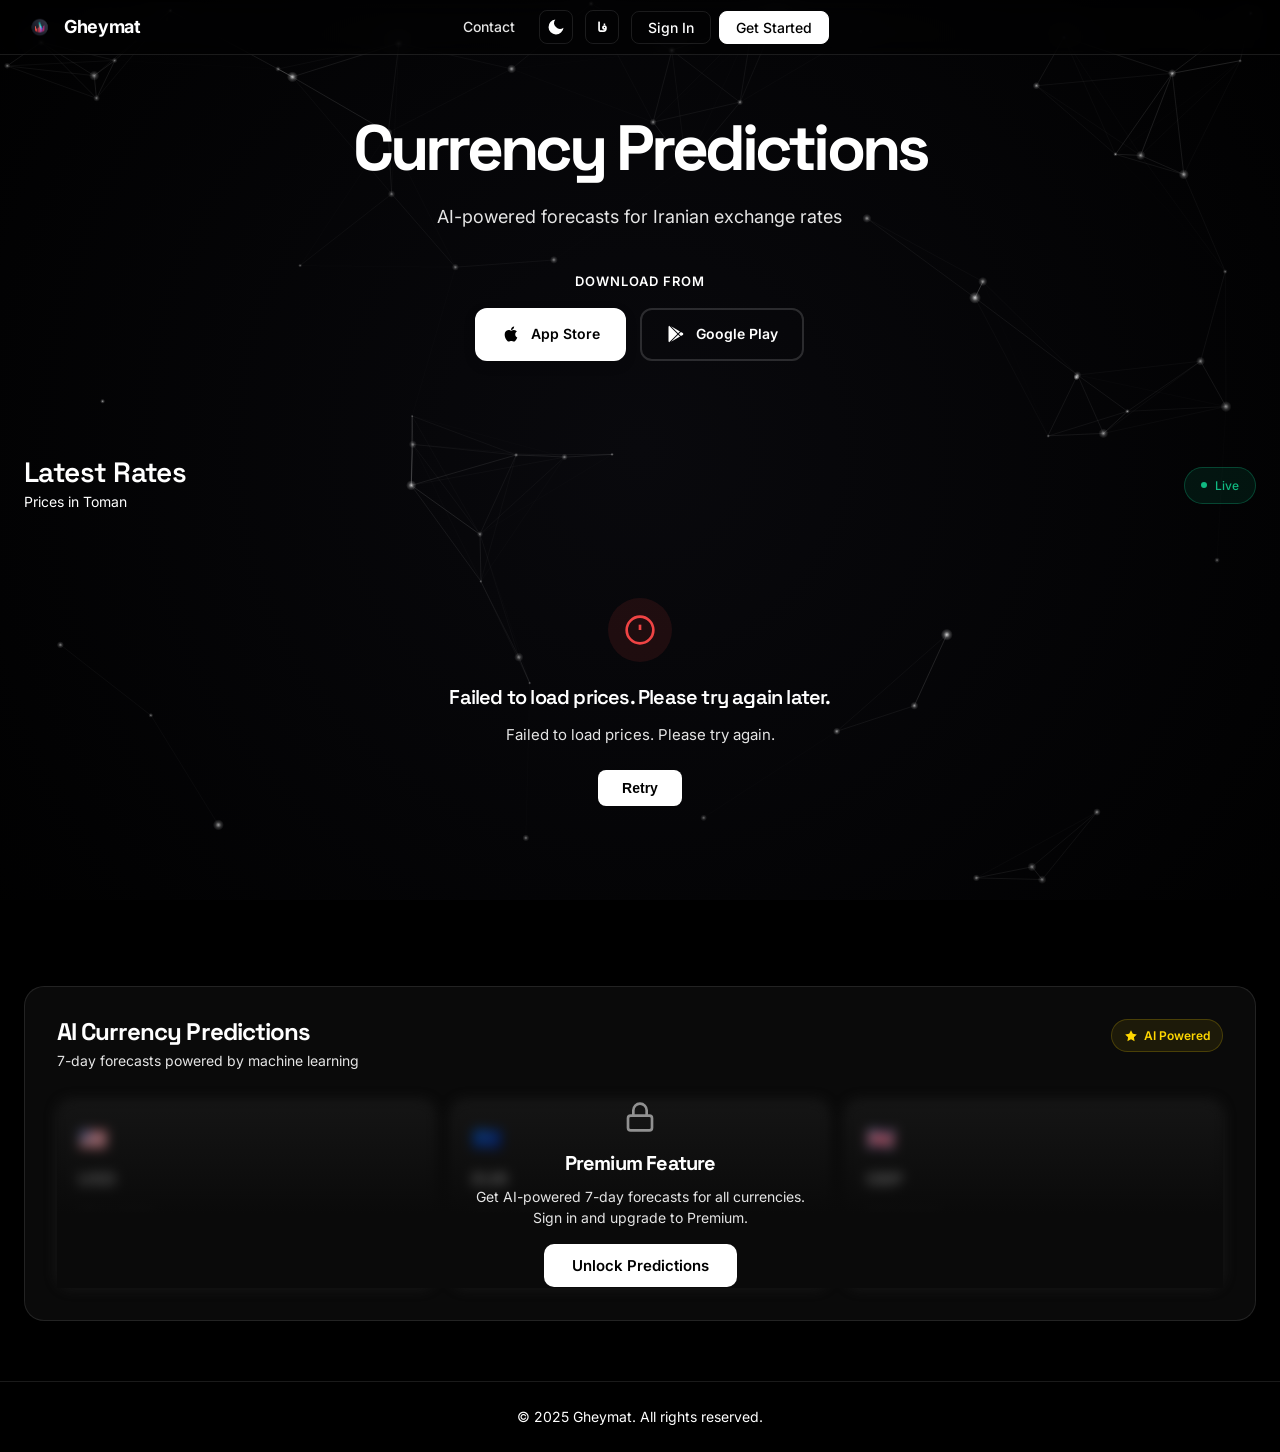
==== website/index.html @ ef71b337 "Add Vercel configuration for static site deployment - Created vercel.json to define project settings" ====
<!DOCTYPE html>
<html lang="en" dir="ltr">
<head>
    <meta charset="UTF-8">
    <meta name="viewport" content="width=device-width, initial-scale=1.0">
    <meta name="description" content="Gheymat - AI-Powered Currency Predictions for Smarter Investment Decisions">
    <meta name="keywords" content="currency prediction, AI, forex, Iranian currency, exchange rates, investment">
    <title>Gheymat - AI-Powered Currency Predictions</title>
    <link rel="stylesheet" href="styles.css">
    <link rel="preconnect" href="https://fonts.googleapis.com">
    <link rel="preconnect" href="https://fonts.gstatic.com" crossorigin>
    <link href="https://fonts.googleapis.com/css2?family=Space+Grotesk:wght@300;400;500;600;700&family=JetBrains+Mono:wght@400;500;600&family=Inter:wght@300;400;500;600;700;800&family=Vazirmatn:wght@300;400;500;600;700;800&display=swap" rel="stylesheet">
</head>
<body>
    <a href="#main-content" class="skip-link">Skip to main content</a>
    <canvas id="neuralBackground" class="neural-background" aria-hidden="true"></canvas>

    <header class="hero" role="banner">
        <nav class="navbar" role="navigation" aria-label="Main navigation">
            <div class="logo" role="img" aria-label="Gheymat logo">
                <img src="logo.png" alt="Gheymat Logo" class="logo-image">
                <span class="logo-text">Gheymat</span>
            </div>
            <div class="nav-center">
                <a href="mailto:support@gheymat.com" class="nav-link" data-i18n="nav.contact" aria-label="Contact us via email">Contact</a>
                <button class="theme-toggle" id="themeToggle" aria-label="Toggle between light and dark theme" aria-pressed="false">
                    <svg class="sun-icon" width="20" height="20" viewBox="0 0 24 24" fill="none" aria-hidden="true">
                        <circle cx="12" cy="12" r="5" stroke="currentColor" stroke-width="2"/>
                        <path d="M12 1V3M12 21V23M23 12H21M3 12H1M20.485 20.485L19.071 19.071M4.929 4.929L3.515 3.515M20.485 3.515L19.071 4.929M4.929 19.071L3.515 20.485" stroke="currentColor" stroke-width="2" stroke-linecap="round"/>
                    </svg>
                    <svg class="moon-icon" width="20" height="20" viewBox="0 0 24 24" fill="currentColor" aria-hidden="true">
                        <path d="M21 12.79A9 9 0 1 1 11.21 3 7 7 0 0 0 21 12.79z"/>
                    </svg>
                </button>
                <button class="lang-toggle" id="langToggle" aria-label="Toggle between English and Farsi language">
                    <span class="lang-text">فا</span>
                </button>
                <!-- Auth buttons — toggled by JS -->
                <div class="nav-auth" id="navAuth">
                    <button class="nav-btn nav-btn-ghost" id="navLoginBtn" data-i18n="nav.login">Sign In</button>
                    <button class="nav-btn nav-btn-primary" id="navRegisterBtn" data-i18n="nav.register">Get Started</button>
                </div>
                <div class="nav-user" id="navUser" style="display:none">
                    <span class="nav-user-tier" id="navUserTier"></span>
                    <span class="nav-user-name" id="navUserName"></span>
                    <button class="nav-btn nav-btn-ghost" id="navLogoutBtn" data-i18n="nav.logout">Sign Out</button>
                </div>
            </div>
        </nav>

        <div class="hero-content">
            <h1 class="hero-title" id="heroTitle">
                <span class="gradient-text" data-i18n="hero.title">Currency Predictions</span>
            </h1>

            <p class="hero-description" data-i18n="hero.description">
                AI-powered forecasts for Iranian exchange rates
            </p>

            <div class="download-section">
                <p class="download-label" data-i18n="hero.downloadFrom">Download from</p>
                <div class="hero-download-buttons">
                    <a href="#" class="hero-download-btn" aria-label="Download Gheymat app from Apple App Store">
                        <svg width="20" height="20" viewBox="0 0 24 24" fill="currentColor" aria-hidden="true">
                            <path d="M17.05 20.28c-.98.95-2.05.8-3.08.35-1.09-.46-2.09-.48-3.24 0-1.44.62-2.2.44-3.06-.35C2.79 15.25 3.51 7.59 9.05 7.31c1.35.07 2.29.74 3.08.8 1.18-.24 2.31-.93 3.57-.84 1.51.12 2.65.72 3.4 1.8-3.12 1.87-2.38 5.98.48 7.13-.57 1.5-1.31 2.99-2.54 4.09l.01-.01zM12.03 7.25c-.15-2.23 1.66-4.07 3.74-4.25.29 2.58-2.34 4.5-3.74 4.25z"/>
                        </svg>
                        <span data-i18n="nav.ios">App Store</span>
                    </a>
                    <a href="#" class="hero-download-btn" aria-label="Download Gheymat app from Google Play Store">
                        <svg width="20" height="20" viewBox="0 0 24 24" fill="currentColor" aria-hidden="true">
                            <path d="M3,20.5V3.5C3,2.91 3.34,2.39 3.84,2.15L13.69,12L3.84,21.85C3.34,21.6 3,21.09 3,20.5M16.81,15.12L6.05,21.34L14.54,12.85L16.81,15.12M20.16,10.81C20.5,11.08 20.75,11.5 20.75,12C20.75,12.5 20.53,12.9 20.18,13.18L17.89,14.5L15.39,12L17.89,9.5L20.16,10.81M6.05,2.66L16.81,8.88L14.54,11.15L6.05,2.66Z"/>
                        </svg>
                        <span data-i18n="nav.android">Google Play</span>
                    </a>
                </div>
            </div>
        </div>
    </header>

    <main id="main-content">
        <section class="latest-prices" aria-labelledby="prices-title">
            <div class="prices-container">
                <div class="prices-header">
                    <div>
                        <h2 id="prices-title" class="prices-title" data-i18n="prices.title">Latest Rates</h2>
                        <p class="prices-subtitle" data-i18n="prices.subtitle">Prices in Toman</p>
                    </div>
                    <div class="live-indicator" aria-live="polite" aria-label="Live currency rates">
                        <span class="pulse-dot" aria-hidden="true"></span>
                        <span data-i18n="prices.live">Live</span>
                    </div>
                </div>
                <div class="prices-grid" role="list" aria-label="Currency prices"></div>
            </div>
        </section>
        <!-- AI Predictions Section -->
        <section class="predictions-section" id="predictionsSection" aria-labelledby="predictions-title">
            <div class="predictions-container">
                <div class="predictions-header">
                    <div>
                        <h2 id="predictions-title" class="predictions-title" data-i18n="predictions.title">AI Currency Predictions</h2>
                        <p class="predictions-subtitle" data-i18n="predictions.subtitle">7-day forecasts powered by machine learning</p>
                    </div>
                    <div class="predictions-badge">
                        <svg width="14" height="14" viewBox="0 0 24 24" fill="currentColor" aria-hidden="true"><path d="M12 2L15.09 8.26L22 9.27L17 14.14L18.18 21.02L12 17.77L5.82 21.02L7 14.14L2 9.27L8.91 8.26L12 2Z"/></svg>
                        <span data-i18n="predictions.aiPowered">AI Powered</span>
                    </div>
                </div>

                <!-- Free tier: teaser with blur -->
                <div class="predictions-gate" id="predictionsGate">
                    <div class="predictions-teaser" aria-hidden="true">
                        <div class="teaser-cards">
                            <div class="teaser-card">
                                <div class="teaser-flag">🇺🇸</div>
                                <div class="teaser-code">USD</div>
                                <div class="teaser-price">154,900</div>
                                <div class="teaser-change positive">+2.4%</div>
                            </div>
                            <div class="teaser-card">
                                <div class="teaser-flag">🇪🇺</div>
                                <div class="teaser-code">EUR</div>
                                <div class="teaser-price">168,200</div>
                                <div class="teaser-change negative">-0.8%</div>
                            </div>
                            <div class="teaser-card">
                                <div class="teaser-flag">🇬🇧</div>
                                <div class="teaser-code">GBP</div>
                                <div class="teaser-price">197,500</div>
                                <div class="teaser-change positive">+1.2%</div>
                            </div>
                        </div>
                    </div>
                    <div class="predictions-lock">
                        <div class="lock-icon">
                            <svg width="32" height="32" viewBox="0 0 24 24" fill="none" stroke="currentColor" stroke-width="2"><rect x="3" y="11" width="18" height="11" rx="2" ry="2"></rect><path d="M7 11V7a5 5 0 0 1 10 0v4"></path></svg>
                        </div>
                        <h3 class="lock-title" data-i18n="predictions.lockTitle">Premium Feature</h3>
                        <p class="lock-desc" data-i18n="predictions.lockDesc">Get AI-powered 7-day forecasts for all currencies. Sign in and upgrade to Premium.</p>
                        <div class="lock-actions">
                            <button class="btn-premium" id="unlockPredictionsBtn" data-i18n="predictions.unlock">Unlock Predictions</button>
                        </div>
                    </div>
                </div>

                <!-- Premium: actual predictions grid -->
                <div class="predictions-grid" id="predictionsGrid" style="display:none" role="list" aria-label="AI currency predictions"></div>
            </div>
        </section>

    </main>

    <footer class="footer" role="contentinfo">
        <p data-i18n="footer.copyright">&copy; 2025 Gheymat. All rights reserved.</p>
    </footer>

    <button id="scrollToTop" class="scroll-to-top" aria-label="Scroll to top">
        <svg width="20" height="20" viewBox="0 0 24 24" fill="none" stroke="currentColor" stroke-width="2" stroke-linecap="round" stroke-linejoin="round">
            <polyline points="18 15 12 9 6 15"></polyline>
        </svg>
    </button>

    <!-- Auth Modal -->
    <div class="modal-overlay" id="authModal" role="dialog" aria-modal="true" aria-labelledby="modalTitle" style="display:none">
        <div class="modal-box">
            <button class="modal-close" id="modalClose" aria-label="Close modal">
                <svg width="20" height="20" viewBox="0 0 24 24" fill="none" stroke="currentColor" stroke-width="2"><line x1="18" y1="6" x2="6" y2="18"></line><line x1="6" y1="6" x2="18" y2="18"></line></svg>
            </button>

            <!-- Tab switcher -->
            <div class="modal-tabs">
                <button class="modal-tab active" id="tabLogin" data-i18n="auth.loginTab">Sign In</button>
                <button class="modal-tab" id="tabRegister" data-i18n="auth.registerTab">Create Account</button>
            </div>

            <!-- Login form -->
            <form class="auth-form" id="loginForm" novalidate>
                <h2 class="modal-title" id="modalTitle" data-i18n="auth.loginTitle">Welcome back</h2>
                <div class="form-group">
                    <label class="form-label" for="loginEmail" data-i18n="auth.email">Email</label>
                    <input class="form-input" id="loginEmail" type="email" autocomplete="email" required placeholder="you@example.com">
                </div>
                <div class="form-group">
                    <label class="form-label" for="loginPassword" data-i18n="auth.password">Password</label>
                    <input class="form-input" id="loginPassword" type="password" autocomplete="current-password" required placeholder="••••••••">
                </div>
                <div class="form-error" id="loginError" role="alert"></div>
                <button class="form-submit" type="submit" id="loginSubmit" data-i18n="auth.loginBtn">Sign In</button>
            </form>

            <!-- Register form -->
            <form class="auth-form" id="registerForm" style="display:none" novalidate>
                <h2 class="modal-title" data-i18n="auth.registerTitle">Create your account</h2>
                <div class="form-group">
                    <label class="form-label" for="regName" data-i18n="auth.name">Full Name</label>
                    <input class="form-input" id="regName" type="text" autocomplete="name" required placeholder="John Doe">
                </div>
                <div class="form-group">
                    <label class="form-label" for="regEmail" data-i18n="auth.email">Email</label>
                    <input class="form-input" id="regEmail" type="email" autocomplete="email" required placeholder="you@example.com">
                </div>
                <div class="form-group">
                    <label class="form-label" for="regPassword" data-i18n="auth.password">Password</label>
                    <input class="form-input" id="regPassword" type="password" autocomplete="new-password" required placeholder="Min. 8 characters">
                </div>
                <div class="form-error" id="registerError" role="alert"></div>
                <button class="form-submit" type="submit" id="registerSubmit" data-i18n="auth.registerBtn">Create Account</button>
                <p class="form-note" data-i18n="auth.freeNote">Free account — upgrade to Premium anytime.</p>
            </form>
        </div>
    </div>

    <script src="script.js"></script>
</body>
</html>
---- website/styles.css ----
/* ==========================================
   Global Styles & Reset
   ========================================== */

* {
    margin: 0;
    padding: 0;
    box-sizing: border-box;
}

:root {
    /* Dark Mode - Black & White Only */
    --bg-primary: #000000;
    --bg-secondary: #0A0A0A;
    --bg-tertiary: #151515;
    --bg-card: #0A0A0A;
    --bg-card-elevated: #151515;

    --text-primary: #FFFFFF;
    --text-secondary: #E5E5E5;
    --text-tertiary: #FFFFFF;
    --text-quaternary: #FFFFFF;

    /* Monochrome accents */
    --accent-primary: #FFFFFF;
    --accent-secondary: #E5E5E5;

    --border-color: rgba(255, 255, 255, 0.1);
    --border-color-elevated: rgba(255, 255, 255, 0.15);
    --hover-overlay: rgba(255, 255, 255, 0.05);

    /* Price colors */
    --color-positive: #10B981;
    --color-negative: #EF4444;
    --bg-positive: rgba(16, 185, 129, 0.1);
    --bg-negative: rgba(239, 68, 68, 0.1);

    /* Spacing */
    --container-max: 1280px;
    --section-padding: 80px;
    --card-radius: 16px;
    --card-radius-lg: 20px;

    /* Shadows - Monochrome */
    --shadow-sm: 0 1px 3px rgba(0, 0, 0, 0.5);
    --shadow-md: 0 4px 8px rgba(0, 0, 0, 0.6);
    --shadow-lg: 0 8px 16px rgba(0, 0, 0, 0.7);
}

/* Light Mode - Pure White */
[data-theme="light"] {
    --bg-primary: #FFFFFF;
    --bg-secondary: #FFFFFF;
    --bg-tertiary: #FFFFFF;
    --bg-card: #FFFFFF;
    --bg-card-elevated: #FFFFFF;

    --text-primary: #000000;
    --text-secondary: #000000;
    --text-tertiary: #000000;
    --text-quaternary: #000000;

    --accent-primary: #000000;
    --accent-secondary: #000000;

    --border-color: rgba(0, 0, 0, 0.1);
    --border-color-elevated: rgba(0, 0, 0, 0.15);
    --hover-overlay: rgba(0, 0, 0, 0.05);

    --color-positive: #10B981;
    --color-negative: #EF4444;
    --bg-positive: rgba(16, 185, 129, 0.1);
    --bg-negative: rgba(239, 68, 68, 0.1);

    --shadow-sm: 0 1px 3px rgba(0, 0, 0, 0.08);
    --shadow-md: 0 4px 8px rgba(0, 0, 0, 0.1);
    --shadow-lg: 0 8px 16px rgba(0, 0, 0, 0.12);
}

html {
    scroll-behavior: smooth;
    -webkit-font-smoothing: antialiased;
    -moz-osx-font-smoothing: grayscale;
}

body {
    font-family: -apple-system, BlinkMacSystemFont, 'Inter', 'Segoe UI', 'Roboto', sans-serif;
    background-color: var(--bg-primary);
    color: var(--text-primary);
    line-height: 1.6;
    overflow-x: hidden;
    transition: background-color 0.3s ease, color 0.3s ease;
}

/* Typography System */
h1, h2, h3, h4, h5, h6,
.hero-title,
.section-title,
.prices-title {
    font-family: -apple-system, BlinkMacSystemFont, 'Space Grotesk', 'Inter', sans-serif;
    font-weight: 600;
    letter-spacing: -0.04em;
    line-height: 1.1;
}

/* Monospace for numbers */
.price-amount,
.price-change {
    font-family: 'JetBrains Mono', 'SF Mono', 'Courier New', monospace;
    font-variant-numeric: tabular-nums;
    letter-spacing: -0.02em;
    font-weight: 500;
}

/* RTL Support */
[dir="rtl"] {
    direction: rtl;
}

[dir="rtl"] body {
    font-family: 'Vazirmatn', -apple-system, BlinkMacSystemFont, 'Inter', sans-serif;
}

[dir="rtl"] h1,
[dir="rtl"] h2,
[dir="rtl"] h3,
[dir="rtl"] h4,
[dir="rtl"] h5,
[dir="rtl"] h6,
[dir="rtl"] .hero-title,
[dir="rtl"] .section-title {
    font-family: 'Vazirmatn', 'Inter', sans-serif !important;
}

[dir="rtl"] .price-amount,
[dir="rtl"] .price-change {
    font-family: 'JetBrains Mono', 'Courier New', monospace;
}

/* RTL Layout Adjustments */
[dir="rtl"] .navbar,
[dir="rtl"] .logo,
[dir="rtl"] .nav-center,
[dir="rtl"] .hero-download-buttons,
[dir="rtl"] .price-info {
    flex-direction: row-reverse;
}

[dir="rtl"] .logo {
    left: auto;
    right: 24px;
}

@media (max-width: 1024px) {
    [dir="rtl"] .logo {
        right: 20px;
    }
}

@media (max-width: 768px) {
    [dir="rtl"] .logo {
        right: 16px;
    }
}

@media (max-width: 480px) {
    [dir="rtl"] .logo {
        right: 14px;
    }
}

/* Smooth Scrolling */
html {
    scroll-padding-top: 80px;
}

/* Selection Colors */
::selection {
    background-color: rgba(255, 255, 255, 0.2);
    color: var(--text-primary);
}

::-moz-selection {
    background-color: rgba(255, 255, 255, 0.2);
    color: var(--text-primary);
}

/* ==========================================
   Background Effects
   ========================================== */

.neural-background {
    position: fixed;
    top: 0;
    left: 0;
    width: 100%;
    height: 100%;
    z-index: -2;
}

/* ==========================================
   Navigation
   ========================================== */

.navbar {
    display: flex;
    justify-content: center;
    align-items: center;
    padding: 10px 24px;
    max-width: 100%;
    margin: 0;
    gap: 32px;
    position: sticky;
    top: 0;
    z-index: 1000;
    background: rgba(0, 0, 0, 0.5);
    backdrop-filter: blur(12px);
    -webkit-backdrop-filter: blur(12px);
    border-bottom: 1px solid var(--border-color);
    transition: all 0.3s ease;
}

.navbar.scrolled {
    background: rgba(0, 0, 0, 0.8);
    backdrop-filter: blur(16px);
    -webkit-backdrop-filter: blur(16px);
    box-shadow: 0 4px 12px rgba(0, 0, 0, 0.3);
}

[data-theme="light"] .navbar {
    background: rgba(255, 255, 255, 0.7);
}

[data-theme="light"] .navbar.scrolled {
    background: rgba(255, 255, 255, 0.9);
    box-shadow: 0 4px 12px rgba(0, 0, 0, 0.1);
}

.logo {
    display: flex;
    align-items: center;
    gap: 8px;
    font-size: 18px;
    font-weight: 700;
    cursor: pointer;
    letter-spacing: -0.02em;
    position: absolute;
    left: 24px;
}

.logo-image {
    width: 32px;
    height: 32px;
    object-fit: contain;
    transition: transform 0.3s ease;
}

.logo:hover .logo-image {
    transform: scale(1.05);
}

.nav-center {
    display: flex;
    gap: 12px;
    align-items: center;
}

.nav-link {
    color: var(--text-secondary);
    text-decoration: none;
    font-weight: 500;
    font-size: 14px;
    transition: color 0.2s ease;
    position: relative;
    padding: 6px 12px;
    border-radius: 6px;
}

.nav-link:hover {
    color: var(--text-primary);
    background: var(--hover-overlay);
}

.theme-toggle,
.lang-toggle {
    display: flex;
    align-items: center;
    justify-content: center;
    width: 34px;
    height: 34px;
    background: transparent;
    border: 1px solid var(--border-color);
    border-radius: 8px;
    color: var(--text-primary);
    cursor: pointer;
    transition: all 0.2s ease;
    position: relative;
}

.theme-toggle:hover,
.lang-toggle:hover {
    background: var(--hover-overlay);
    border-color: var(--border-color-elevated);
}

.theme-toggle:active,
.lang-toggle:active {
    transform: scale(0.95);
}

.theme-toggle svg {
    position: absolute;
    transition: all 0.4s ease;
}

.theme-toggle .sun-icon {
    opacity: 0;
    transform: rotate(-45deg) scale(0.5);
}

.theme-toggle .moon-icon {
    opacity: 1;
    transform: rotate(0deg) scale(1);
}

[data-theme="light"] .theme-toggle .sun-icon {
    opacity: 1;
    transform: rotate(0deg) scale(1);
}

[data-theme="light"] .theme-toggle .moon-icon {
    opacity: 0;
    transform: rotate(45deg) scale(0.5);
}

.lang-toggle .lang-text {
    font-size: 13px;
    font-weight: 600;
}

/* ==========================================
   Hero Section
   ========================================== */

.hero {
    min-height: auto;
    display: flex;
    flex-direction: column;
    position: relative;
    padding-bottom: 24px;
}

.hero-content {
    flex: 1;
    display: flex;
    flex-direction: column;
    justify-content: center;
    align-items: center;
    text-align: center;
    padding: 60px 24px 40px;
    max-width: 900px;
    margin: 0 auto;
}

.hero-title {
    font-size: 64px;
    font-weight: 700;
    line-height: 1.05;
    margin-bottom: 20px;
    letter-spacing: -0.06em;
    animation: fadeInUp 0.8s ease backwards;
}

.gradient-text {
    color: var(--text-primary);
    display: inline-block;
}

.hero-description {
    font-size: 18px;
    color: var(--text-secondary);
    max-width: 580px;
    margin-bottom: 40px;
    line-height: 1.6;
    font-weight: 400;
    animation: fadeInUp 0.8s ease 0.1s backwards;
}

/* Download Section */
.download-section {
    display: flex;
    flex-direction: column;
    align-items: center;
    gap: 16px;
    animation: fadeInUp 0.8s ease 0.2s backwards;
}

.download-label {
    font-size: 13px;
    color: var(--text-tertiary);
    font-weight: 600;
    text-transform: uppercase;
    letter-spacing: 0.08em;
    margin: 0;
}

.hero-download-buttons {
    display: flex;
    align-items: center;
    justify-content: center;
    gap: 14px;
}

.hero-download-btn {
    display: flex;
    align-items: center;
    gap: 10px;
    padding: 13px 24px;
    background: var(--text-primary);
    border: 2px solid var(--text-primary);
    border-radius: 12px;
    color: var(--bg-primary);
    text-decoration: none;
    font-weight: 600;
    font-size: 14px;
    transition: all 0.3s cubic-bezier(0.4, 0, 0.2, 1);
    position: relative;
    overflow: hidden;
    box-shadow: 0 4px 12px rgba(0, 0, 0, 0.15);
}

.hero-download-btn::before {
    content: '';
    position: absolute;
    top: 50%;
    left: 50%;
    width: 0;
    height: 0;
    border-radius: 50%;
    background: rgba(255, 255, 255, 0.1);
    transform: translate(-50%, -50%);
    transition: width 0.6s, height 0.6s;
}

.hero-download-btn:hover::before {
    width: 300px;
    height: 300px;
}

.hero-download-btn svg {
    transition: transform 0.3s ease;
    position: relative;
    z-index: 1;
}

.hero-download-btn span {
    position: relative;
    z-index: 1;
}

.hero-download-btn:hover {
    transform: translateY(-3px);
    box-shadow: 0 8px 20px rgba(0, 0, 0, 0.25);
}

.hero-download-btn:hover svg {
    transform: scale(1.15) rotate(-5deg);
}

.hero-download-btn:active {
    transform: translateY(-1px) scale(0.98);
    box-shadow: 0 4px 12px rgba(0, 0, 0, 0.15);
}

/* Alternative style for secondary button */
.hero-download-btn:nth-child(2) {
    background: transparent;
    color: var(--text-primary);
    border: 2px solid var(--border-color-elevated);
    box-shadow: none;
}

.hero-download-btn:nth-child(2):hover {
    background: var(--hover-overlay);
    border-color: var(--text-primary);
    box-shadow: 0 4px 12px rgba(0, 0, 0, 0.1);
}

[data-theme="light"] .hero-download-btn {
    box-shadow: 0 4px 12px rgba(0, 0, 0, 0.1);
}

[data-theme="light"] .hero-download-btn:hover {
    box-shadow: 0 8px 20px rgba(0, 0, 0, 0.15);
}

[data-theme="light"] .hero-download-btn:nth-child(2) {
    box-shadow: none;
}

[data-theme="light"] .hero-download-btn:nth-child(2):hover {
    box-shadow: 0 4px 12px rgba(0, 0, 0, 0.08);
}


/* ==========================================
   Latest Prices Section
   ========================================== */

.latest-prices {
    padding: 32px 24px 60px;
    background: transparent;
    position: relative;
}

.prices-container {
    max-width: var(--container-max);
    margin: 0 auto;
}

.prices-header {
    display: flex;
    justify-content: space-between;
    align-items: center;
    margin-bottom: 24px;
}

.prices-title {
    font-size: 28px;
    font-weight: 600;
    color: var(--text-primary);
    margin-bottom: 4px;
    letter-spacing: -0.02em;
}

.prices-subtitle {
    font-size: 14px;
    color: var(--text-tertiary);
    margin: 0;
    font-weight: 400;
}

.live-indicator {
    display: flex;
    align-items: center;
    gap: 8px;
    padding: 8px 16px;
    background: rgba(16, 185, 129, 0.1);
    border: 1px solid rgba(16, 185, 129, 0.3);
    border-radius: 50px;
    font-size: 12px;
    font-weight: 500;
    color: #10B981;
    transition: all 0.3s ease;
}

.live-indicator:hover {
    border-color: rgba(16, 185, 129, 0.5);
    background: rgba(16, 185, 129, 0.15);
}

.live-indicator.refreshing {
    border-color: rgba(16, 185, 129, 0.6);
    background: rgba(16, 185, 129, 0.2);
    animation: pulseIndicator 1.5s ease-in-out infinite;
}

@keyframes pulseIndicator {
    0%, 100% {
        transform: scale(1);
        opacity: 1;
    }
    50% {
        transform: scale(1.05);
        opacity: 0.9;
    }
}

.live-indicator.refreshing .pulse-dot {
    animation: pulseDot 1s ease infinite;
}

.pulse-dot {
    width: 6px;
    height: 6px;
    background: #10B981;
    border-radius: 50%;
    animation: pulseDot 2s ease infinite;
}

@keyframes pulseDot {
    0%, 100% {
        opacity: 1;
        transform: scale(1);
    }
    50% {
        opacity: 0.5;
        transform: scale(1.2);
    }
}

.prices-grid {
    display: grid;
    grid-template-columns: repeat(auto-fit, minmax(280px, 1fr));
    gap: 16px;
}

@media (min-width: 1400px) {
    .prices-grid {
        grid-template-columns: repeat(4, 1fr);
    }
}

@media (min-width: 1024px) and (max-width: 1399px) {
    .prices-grid {
        grid-template-columns: repeat(3, 1fr);
    }
}

@media (min-width: 768px) and (max-width: 1023px) {
    .prices-grid {
        grid-template-columns: repeat(2, 1fr);
    }
}

/* Price Cards */
.price-item {
    display: flex;
    flex-direction: column;
    gap: 12px;
    padding: 16px;
    background: var(--bg-card);
    border: 1px solid var(--border-color);
    border-radius: 12px;
    transition: all 0.25s cubic-bezier(0.4, 0, 0.2, 1);
    cursor: pointer;
    position: relative;
    overflow: hidden;
}

.price-item::before {
    content: '';
    position: absolute;
    top: 0;
    left: 0;
    right: 0;
    bottom: 0;
    background: radial-gradient(600px circle at var(--mouse-x, 50%) var(--mouse-y, 50%), rgba(255, 255, 255, 0.03), transparent 40%);
    opacity: 0;
    transition: opacity 0.3s ease;
    pointer-events: none;
}

.price-item:hover::before {
    opacity: 1;
}

.price-item:hover {
    transform: translateY(-4px) scale(1.01);
    border-color: rgba(255, 255, 255, 0.25);
    box-shadow: 0 12px 32px rgba(0, 0, 0, 0.4);
}

.price-item:active {
    transform: translateY(-2px) scale(0.99);
    transition: all 0.1s ease;
}

/* Ripple effect on click */
.price-item::after {
    content: '';
    position: absolute;
    top: 50%;
    left: 50%;
    width: 0;
    height: 0;
    border-radius: 50%;
    background: rgba(255, 255, 255, 0.1);
    transform: translate(-50%, -50%);
    transition: width 0.6s ease, height 0.6s ease, opacity 0.6s ease;
    opacity: 0;
    pointer-events: none;
}

.price-item:active::after {
    width: 300px;
    height: 300px;
    opacity: 1;
    transition: 0s;
}

[data-theme="light"] .price-item:hover {
    box-shadow: 0 12px 32px rgba(0, 0, 0, 0.15);
    border-color: rgba(0, 0, 0, 0.25);
}

[data-theme="light"] .price-item::after {
    background: rgba(0, 0, 0, 0.05);
}

.price-item-header {
    display: flex;
    align-items: center;
    width: 100%;
}

.price-info {
    display: flex;
    align-items: center;
    gap: 12px;
}

.currency-flag {
    width: 42px;
    height: 42px;
    display: flex;
    align-items: center;
    justify-content: center;
    background: var(--bg-tertiary);
    border-radius: 10px;
    font-size: 18px;
    font-weight: 600;
    color: var(--text-primary);
    border: 1px solid var(--border-color);
    transition: all 0.4s cubic-bezier(0.4, 0, 0.2, 1);
}

.price-item:hover .currency-flag {
    transform: scale(1.1) rotate(5deg);
    border-color: var(--border-color-elevated);
    box-shadow: 0 4px 12px rgba(0, 0, 0, 0.2);
}

[data-theme="light"] .price-item:hover .currency-flag {
    box-shadow: 0 4px 12px rgba(0, 0, 0, 0.1);
}

.currency-details {
    display: flex;
    flex-direction: column;
    gap: 3px;
}

.currency-code {
    font-size: 15px;
    font-weight: 600;
    color: var(--text-primary);
}

.currency-name {
    font-size: 12px;
    color: var(--text-tertiary);
    font-weight: 400;
}

.price-value-main {
    display: flex;
    flex-direction: column;
    gap: 8px;
    width: 100%;
}

.price-amount {
    font-size: 28px;
    font-weight: 700;
    color: var(--text-primary);
    letter-spacing: -0.02em;
}

.price-change {
    font-size: 14px;
    font-weight: 600;
    padding: 6px 14px;
    border-radius: 8px;
    display: inline-flex;
    align-items: center;
    width: fit-content;
    transition: all 0.3s ease;
    position: relative;
}

.price-item:hover .price-change {
    transform: scale(1.05);
}

.price-change.positive {
    color: var(--color-positive);
    background: var(--bg-positive);
}

.price-change.negative {
    color: var(--color-negative);
    background: var(--bg-negative);
}

/* Staggered entrance animation */
.price-item {
    animation: fadeInUp 0.6s ease backwards;
}

.price-item:nth-child(1) { animation-delay: 0.05s; }
.price-item:nth-child(2) { animation-delay: 0.1s; }
.price-item:nth-child(3) { animation-delay: 0.15s; }
.price-item:nth-child(4) { animation-delay: 0.2s; }
.price-item:nth-child(5) { animation-delay: 0.25s; }
.price-item:nth-child(6) { animation-delay: 0.3s; }
.price-item:nth-child(7) { animation-delay: 0.35s; }
.price-item:nth-child(8) { animation-delay: 0.4s; }

/* Loading Skeleton */
.skeleton {
    background: linear-gradient(
        90deg,
        var(--bg-card) 0%,
        var(--bg-tertiary) 50%,
        var(--bg-card) 100%
    );
    background-size: 200% 100%;
    animation: shimmer 1.5s ease-in-out infinite;
    border-radius: 8px;
}

@keyframes shimmer {
    0% {
        background-position: -200% 0;
    }
    100% {
        background-position: 200% 0;
    }
}

.skeleton-card {
    display: flex;
    flex-direction: column;
    gap: 12px;
    padding: 16px;
    background: var(--bg-card);
    border: 1px solid var(--border-color);
    border-radius: 12px;
}

.skeleton-header {
    display: flex;
    align-items: center;
    gap: 12px;
}

.skeleton-icon {
    width: 42px;
    height: 42px;
    border-radius: 10px;
}

.skeleton-text {
    flex: 1;
    display: flex;
    flex-direction: column;
    gap: 6px;
}

.skeleton-line {
    height: 14px;
    border-radius: 4px;
}

.skeleton-line.short {
    width: 60%;
}

.skeleton-price {
    height: 28px;
    width: 70%;
    margin-bottom: 8px;
}

.skeleton-change {
    height: 24px;
    width: 50%;
}

/* ==========================================
   Error and Empty States
   ========================================== */

.state-message {
    grid-column: 1/-1;
    text-align: center;
    padding: 60px 24px;
    display: flex;
    flex-direction: column;
    align-items: center;
    gap: 16px;
}

.state-icon {
    width: 64px;
    height: 64px;
    border-radius: 50%;
    display: flex;
    align-items: center;
    justify-content: center;
    margin-bottom: 8px;
}

.state-icon.error {
    background: rgba(239, 68, 68, 0.1);
    color: var(--color-negative);
}

.state-icon.loading {
    background: rgba(255, 255, 255, 0.05);
    color: var(--text-secondary);
}

.state-title {
    font-size: 20px;
    font-weight: 600;
    color: var(--text-primary);
    margin: 0;
}

.state-description {
    font-size: 15px;
    color: var(--text-secondary);
    max-width: 400px;
    margin: 0;
    line-height: 1.5;
}

.retry-btn {
    margin-top: 8px;
    padding: 10px 24px;
    background: var(--text-primary);
    color: var(--bg-primary);
    border: none;
    border-radius: 8px;
    font-weight: 600;
    font-size: 14px;
    cursor: pointer;
    transition: all 0.3s ease;
}

.retry-btn:hover {
    transform: translateY(-2px);
    box-shadow: 0 4px 12px rgba(0, 0, 0, 0.2);
}

.retry-btn:active {
    transform: translateY(0);
}

/* ==========================================
   Scroll to Top Button
   ========================================== */

.scroll-to-top {
    position: fixed;
    bottom: 32px;
    right: 32px;
    width: 48px;
    height: 48px;
    background: var(--text-primary);
    color: var(--bg-primary);
    border: 2px solid var(--text-primary);
    border-radius: 50%;
    display: flex;
    align-items: center;
    justify-content: center;
    cursor: pointer;
    opacity: 0;
    visibility: hidden;
    transform: translateY(20px) scale(0.8);
    transition: all 0.3s cubic-bezier(0.4, 0, 0.2, 1);
    z-index: 1000;
    box-shadow: 0 4px 16px rgba(0, 0, 0, 0.2);
}

.scroll-to-top.visible {
    opacity: 1;
    visibility: visible;
    transform: translateY(0) scale(1);
}

.scroll-to-top:hover {
    transform: translateY(-3px) scale(1.05);
    box-shadow: 0 6px 20px rgba(0, 0, 0, 0.3);
}

.scroll-to-top:active {
    transform: translateY(-1px) scale(0.95);
}

.scroll-to-top svg {
    transition: transform 0.3s ease;
}

.scroll-to-top:hover svg {
    transform: translateY(-2px);
}

@media (max-width: 768px) {
    .scroll-to-top {
        bottom: 24px;
        right: 24px;
        width: 44px;
        height: 44px;
    }
}

@media (max-width: 480px) {
    .scroll-to-top {
        bottom: 20px;
        right: 20px;
        width: 42px;
        height: 42px;
    }
}

/* ==========================================
   Footer
   ========================================== */

.footer {
    padding: 24px 24px;
    background: transparent;
    border-top: 1px solid var(--border-color);
    text-align: center;
    position: relative;
    width: 100%;
}

.footer p {
    color: var(--text-tertiary);
    font-size: 14px;
    font-weight: 400;
}

/* ==========================================
   Animations
   ========================================== */

@keyframes fadeInUp {
    from {
        opacity: 0;
        transform: translateY(24px);
    }
    to {
        opacity: 1;
        transform: translateY(0);
    }
}

/* ==========================================
   Responsive Design
   ========================================== */

@media (max-width: 1024px) {
    .navbar {
        padding: 10px 20px;
        gap: 24px;
    }

    .logo {
        left: 20px;
    }

    .hero-title {
        font-size: 54px;
    }

    .hero-content {
        padding: 50px 20px 36px;
    }

    .hero-description {
        font-size: 17px;
        margin-bottom: 36px;
    }
}

@media (max-width: 768px) {
    .navbar {
        padding: 10px 16px;
        gap: 16px;
    }

    .logo {
        left: 16px;
        font-size: 17px;
    }

    .logo-image {
        width: 30px;
        height: 30px;
    }

    .nav-center {
        gap: 10px;
    }

    .nav-link {
        font-size: 13px;
        padding: 5px 10px;
    }

    .theme-toggle,
    .lang-toggle {
        width: 32px;
        height: 32px;
    }

    .hero-title {
        font-size: 44px;
    }

    .hero-description {
        font-size: 16px;
        margin-bottom: 32px;
    }

    .hero-content {
        padding: 44px 20px 32px;
    }

    .hero-download-buttons {
        flex-direction: column;
        width: 100%;
        gap: 10px;
    }

    .hero-download-btn {
        width: 100%;
        justify-content: center;
        max-width: 280px;
    }

    .prices-grid {
        grid-template-columns: 1fr;
        gap: 14px;
    }

    .prices-header {
        flex-direction: column;
        align-items: flex-start;
        gap: 12px;
    }

    .prices-title {
        font-size: 24px;
    }

    .latest-prices {
        padding: 32px 20px 56px;
    }

    .prices-header {
        margin-bottom: 20px;
    }
}

@media (max-width: 480px) {
    .navbar {
        padding: 10px 14px;
        gap: 12px;
    }

    .logo {
        gap: 6px;
        font-size: 16px;
        left: 14px;
    }

    .logo-image {
        width: 28px;
        height: 28px;
    }

    .nav-center {
        gap: 8px;
    }

    .nav-link {
        font-size: 12px;
        padding: 4px 8px;
    }

    .theme-toggle,
    .lang-toggle {
        width: 30px;
        height: 30px;
    }

    .theme-toggle svg,
    .lang-toggle svg {
        width: 18px;
        height: 18px;
    }

    .lang-toggle .lang-text {
        font-size: 12px;
    }

    .hero-content {
        padding: 36px 16px 28px;
    }

    .hero-title {
        font-size: 38px;
        margin-bottom: 16px;
    }

    .hero-description {
        font-size: 15px;
        margin-bottom: 28px;
    }

    .download-label {
        font-size: 12px;
    }

    .hero-download-btn {
        padding: 10px 18px;
        font-size: 13px;
    }

    .hero-download-btn svg {
        width: 18px;
        height: 18px;
    }

    .latest-prices {
        padding: 28px 16px 48px;
    }

    .prices-title {
        font-size: 22px;
    }

    .prices-subtitle {
        font-size: 13px;
    }

    .prices-header {
        margin-bottom: 18px;
    }

    .prices-grid {
        gap: 12px;
    }

    .price-item {
        padding: 14px;
        gap: 10px;
    }

    .currency-flag {
        width: 38px;
        height: 38px;
        font-size: 16px;
    }

    .currency-code {
        font-size: 14px;
    }

    .currency-name {
        font-size: 11px;
    }

    .price-amount {
        font-size: 24px;
    }

    .price-change {
        font-size: 13px;
        padding: 4px 10px;
    }
}

/* ==========================================
   Accessibility
   ========================================== */

/* Focus Visible Styles */
*:focus {
    outline: none;
}

*:focus-visible {
    outline: 2px solid var(--text-primary);
    outline-offset: 3px;
    border-radius: 4px;
}

button:focus-visible,
a:focus-visible {
    outline: 2px solid var(--text-primary);
    outline-offset: 3px;
}

.theme-toggle:focus-visible,
.lang-toggle:focus-visible {
    outline: 2px solid var(--text-primary);
    outline-offset: 2px;
}

.price-item:focus-visible {
    outline: 2px solid var(--text-primary);
    outline-offset: 2px;
    transform: translateY(-3px);
}

.hero-download-btn:focus-visible {
    outline: 2px solid var(--text-primary);
    outline-offset: 3px;
    transform: translateY(-2px);
}

/* Skip to main content link for screen readers */
.skip-link {
    position: absolute;
    top: -40px;
    left: 0;
    background: var(--bg-primary);
    color: var(--text-primary);
    padding: 8px 16px;
    text-decoration: none;
    border-radius: 4px;
    z-index: 10000;
    font-weight: 600;
}

.skip-link:focus {
    top: 10px;
    left: 10px;
    outline: 2px solid var(--text-primary);
}

@media (prefers-reduced-motion: reduce) {
    *,
    *::before,
    *::after {
        animation-duration: 0.01ms !important;
        animation-iteration-count: 1 !important;
        transition-duration: 0.01ms !important;
    }

    .neural-background {
        display: none;
    }
}

/* ==========================================
   Nav Auth Buttons
   ========================================== */

.nav-auth,
.nav-user {
    display: flex;
    align-items: center;
    gap: 8px;
}

.nav-btn {
    padding: 7px 16px;
    border-radius: 8px;
    font-size: 14px;
    font-weight: 500;
    cursor: pointer;
    border: 1px solid transparent;
    transition: all 0.2s ease;
    font-family: inherit;
}

.nav-btn-ghost {
    background: transparent;
    border-color: var(--border-color);
    color: var(--text-primary);
}

.nav-btn-ghost:hover {
    background: var(--hover-overlay);
}

.nav-btn-primary {
    background: var(--text-primary);
    color: var(--bg-primary);
    border-color: var(--text-primary);
}

.nav-btn-primary:hover {
    opacity: 0.85;
}

.nav-user-tier {
    font-size: 12px;
    font-weight: 600;
    padding: 3px 8px;
    border-radius: 20px;
    background: var(--hover-overlay);
    border: 1px solid var(--border-color);
    color: var(--text-secondary);
}

.nav-user-tier.premium {
    background: rgba(255, 215, 0, 0.1);
    border-color: rgba(255, 215, 0, 0.3);
    color: #FFD700;
}

.nav-user-name {
    font-size: 14px;
    color: var(--text-secondary);
    max-width: 120px;
    overflow: hidden;
    text-overflow: ellipsis;
    white-space: nowrap;
}

/* ==========================================
   Auth Modal
   ========================================== */

.modal-overlay {
    position: fixed;
    inset: 0;
    background: rgba(0, 0, 0, 0.7);
    backdrop-filter: blur(4px);
    display: flex;
    align-items: center;
    justify-content: center;
    z-index: 1000;
    padding: 20px;
}

.modal-box {
    background: var(--bg-card-elevated);
    border: 1px solid var(--border-color);
    border-radius: 20px;
    padding: 32px;
    width: 100%;
    max-width: 420px;
    position: relative;
    box-shadow: var(--shadow-lg);
}

.modal-close {
    position: absolute;
    top: 16px;
    right: 16px;
    background: transparent;
    border: none;
    color: var(--text-secondary);
    cursor: pointer;
    padding: 4px;
    border-radius: 6px;
    display: flex;
    align-items: center;
    justify-content: center;
}

.modal-close:hover {
    background: var(--hover-overlay);
}

.modal-tabs {
    display: flex;
    gap: 4px;
    background: var(--bg-secondary);
    border-radius: 10px;
    padding: 4px;
    margin-bottom: 24px;
}

.modal-tab {
    flex: 1;
    padding: 8px;
    border: none;
    background: transparent;
    border-radius: 7px;
    font-size: 14px;
    font-weight: 500;
    cursor: pointer;
    color: var(--text-secondary);
    transition: all 0.2s;
    font-family: inherit;
}

.modal-tab.active {
    background: var(--bg-card-elevated);
    color: var(--text-primary);
    box-shadow: var(--shadow-sm);
}

.modal-title {
    font-size: 22px;
    font-weight: 700;
    margin-bottom: 20px;
    color: var(--text-primary);
}

.form-group {
    margin-bottom: 16px;
}

.form-label {
    display: block;
    font-size: 13px;
    font-weight: 500;
    color: var(--text-secondary);
    margin-bottom: 6px;
}

.form-input {
    width: 100%;
    padding: 10px 14px;
    background: var(--bg-secondary);
    border: 1px solid var(--border-color);
    border-radius: 10px;
    color: var(--text-primary);
    font-size: 15px;
    font-family: inherit;
    transition: border-color 0.2s;
    outline: none;
}

.form-input:focus {
    border-color: var(--text-primary);
}

.form-input::placeholder {
    color: var(--text-secondary);
    opacity: 0.5;
}

.form-error {
    font-size: 13px;
    color: var(--color-negative);
    min-height: 18px;
    margin-bottom: 8px;
}

.form-submit {
    width: 100%;
    padding: 12px;
    background: var(--text-primary);
    color: var(--bg-primary);
    border: none;
    border-radius: 10px;
    font-size: 15px;
    font-weight: 600;
    cursor: pointer;
    font-family: inherit;
    transition: opacity 0.2s;
    margin-top: 4px;
}

.form-submit:hover:not(:disabled) {
    opacity: 0.85;
}

.form-submit:disabled {
    opacity: 0.5;
    cursor: not-allowed;
}

.form-note {
    font-size: 12px;
    color: var(--text-secondary);
    text-align: center;
    margin-top: 12px;
    opacity: 0.7;
}

/* ==========================================
   AI Predictions Section
   ========================================== */

.predictions-section {
    padding: 60px 24px;
    max-width: var(--container-max);
    margin: 0 auto;
}

.predictions-container {
    background: var(--bg-card);
    border: 1px solid var(--border-color);
    border-radius: var(--card-radius-lg);
    padding: 32px;
}

.predictions-header {
    display: flex;
    align-items: flex-start;
    justify-content: space-between;
    margin-bottom: 28px;
    gap: 16px;
}

.predictions-title {
    font-size: 24px;
    font-weight: 700;
    color: var(--text-primary);
}

.predictions-subtitle {
    font-size: 14px;
    color: var(--text-secondary);
    margin-top: 4px;
}

.predictions-badge {
    display: flex;
    align-items: center;
    gap: 6px;
    padding: 6px 12px;
    background: rgba(255, 215, 0, 0.08);
    border: 1px solid rgba(255, 215, 0, 0.2);
    border-radius: 20px;
    font-size: 12px;
    font-weight: 600;
    color: #FFD700;
    white-space: nowrap;
    flex-shrink: 0;
}

/* Gate / Lock overlay */
.predictions-gate {
    position: relative;
}

.predictions-teaser {
    filter: blur(6px);
    pointer-events: none;
    user-select: none;
}

.teaser-cards {
    display: grid;
    grid-template-columns: repeat(3, 1fr);
    gap: 16px;
}

.teaser-card {
    background: var(--bg-card-elevated);
    border: 1px solid var(--border-color);
    border-radius: var(--card-radius);
    padding: 20px;
    display: flex;
    flex-direction: column;
    gap: 8px;
}

.teaser-flag { font-size: 24px; }
.teaser-code { font-size: 18px; font-weight: 700; }
.teaser-price { font-size: 20px; font-weight: 600; }
.teaser-change { font-size: 14px; font-weight: 600; }
.teaser-change.positive { color: var(--color-positive); }
.teaser-change.negative { color: var(--color-negative); }

.predictions-lock {
    position: absolute;
    inset: 0;
    display: flex;
    flex-direction: column;
    align-items: center;
    justify-content: center;
    gap: 12px;
    padding: 24px;
    background: linear-gradient(to bottom, transparent 0%, var(--bg-card) 60%);
}

.lock-icon {
    color: var(--text-secondary);
    opacity: 0.6;
}

.lock-title {
    font-size: 20px;
    font-weight: 700;
    color: var(--text-primary);
}

.lock-desc {
    font-size: 14px;
    color: var(--text-secondary);
    text-align: center;
    max-width: 340px;
    line-height: 1.5;
}

.lock-actions {
    margin-top: 4px;
}

.btn-premium {
    padding: 12px 28px;
    background: var(--text-primary);
    color: var(--bg-primary);
    border: none;
    border-radius: 10px;
    font-size: 15px;
    font-weight: 600;
    cursor: pointer;
    font-family: inherit;
    transition: opacity 0.2s;
}

.btn-premium:hover {
    opacity: 0.85;
}

/* Predictions grid (premium) */
.predictions-grid {
    display: grid;
    grid-template-columns: repeat(auto-fill, minmax(280px, 1fr));
    gap: 16px;
}

.prediction-card {
    background: var(--bg-card-elevated);
    border: 1px solid var(--border-color);
    border-radius: var(--card-radius);
    padding: 20px;
    transition: border-color 0.2s, transform 0.2s;
}

.prediction-card:hover {
    border-color: var(--border-color-elevated);
    transform: translateY(-2px);
}

.pred-header {
    display: flex;
    align-items: flex-start;
    justify-content: space-between;
    margin-bottom: 16px;
}

.pred-currency {
    display: flex;
    align-items: center;
    gap: 10px;
}

.pred-flag { font-size: 24px; }

.pred-code {
    display: block;
    font-size: 16px;
    font-weight: 700;
    color: var(--text-primary);
}

.pred-name {
    display: block;
    font-size: 12px;
    color: var(--text-secondary);
}

.pred-trend {
    font-size: 12px;
    font-weight: 600;
    padding: 4px 10px;
    border-radius: 20px;
    background: var(--hover-overlay);
    color: var(--text-secondary);
}

.pred-trend.up { background: var(--bg-positive); color: var(--color-positive); }
.pred-trend.down { background: var(--bg-negative); color: var(--color-negative); }

.pred-prices {
    display: grid;
    grid-template-columns: 1fr 1fr;
    gap: 12px;
    margin-bottom: 16px;
}

.pred-price-item {
    display: flex;
    flex-direction: column;
    gap: 4px;
}

.pred-label {
    font-size: 11px;
    color: var(--text-secondary);
    text-transform: uppercase;
    letter-spacing: 0.05em;
}

.pred-value {
    font-size: 15px;
    font-weight: 600;
    color: var(--text-primary);
}

.pred-value.positive { color: var(--color-positive); }
.pred-value.negative { color: var(--color-negative); }

.pred-footer {
    display: flex;
    align-items: center;
    justify-content: space-between;
    padding-top: 12px;
    border-top: 1px solid var(--border-color);
}

.pred-confidence {
    font-size: 12px;
    color: var(--text-secondary);
}

.pred-change {
    font-size: 14px;
    font-weight: 600;
}

.pred-change.positive { color: var(--color-positive); }
.pred-change.negative { color: var(--color-negative); }

.predictions-loading,
.predictions-error {
    text-align: center;
    padding: 40px;
    color: var(--text-secondary);
    font-size: 14px;
}

/* Responsive */
@media (max-width: 600px) {
    .teaser-cards {
        grid-template-columns: 1fr;
    }

    .modal-box {
        padding: 24px 20px;
    }

    .predictions-header {
        flex-direction: column;
    }

    .nav-user-name {
        display: none;
    }
}

/* ============================================================
   Buy / Sell price card layout (index.html + prices.html)
   ============================================================ */

.price-buysell {
    display: flex;
    align-items: center;
    gap: 10px;
}

.price-side {
    display: flex;
    flex-direction: column;
    align-items: flex-end;
    gap: 2px;
    min-width: 68px;
}

.price-side-label {
    font-size: 10px;
    font-weight: 600;
    text-transform: uppercase;
    letter-spacing: 0.06em;
    color: var(--text-secondary);
    opacity: 0.75;
}

.price-side-divider {
    width: 1px;
    height: 32px;
    background: var(--border-color);
    flex-shrink: 0;
}

/* Prices-footer link row below the featured grid */
.prices-footer {
    display: flex;
    justify-content: center;
    gap: 12px;
    margin-top: 24px;
    flex-wrap: wrap;
}

.prices-view-all {
    display: inline-flex;
    align-items: center;
    gap: 6px;
    padding: 10px 20px;
    border-radius: 50px;
    font-size: 14px;
    font-weight: 500;
    text-decoration: none;
    cursor: pointer;
    border: 1px solid var(--border-color);
    transition: all 0.25s ease;
    background: var(--text-primary);
    color: var(--bg-primary);
}

.prices-view-all:hover { opacity: 0.85; }

.prices-view-all--ghost {
    background: transparent;
    color: var(--text-primary);
}

.prices-view-all--ghost:hover {
    background: var(--hover-overlay);
    border-color: var(--text-primary);
}

/* ============================================================
   Dashboard — full-page app
   ============================================================ */

.dash-nav {
    position: sticky;
    top: 0;
    z-index: 100;
    display: flex;
    align-items: center;
    gap: 0;
    height: 60px;
    padding: 0 24px;
    background: var(--bg-nav);
    border-bottom: 1px solid var(--border-color);
    backdrop-filter: blur(12px);
}

.dash-logo {
    display: flex;
    align-items: center;
    gap: 10px;
    text-decoration: none;
    color: var(--text-primary);
    font-weight: 700;
    font-size: 16px;
    flex-shrink: 0;
    margin-right: 8px;
}

.dash-tabs {
    display: flex;
    align-items: center;
    gap: 2px;
    flex: 1;
    justify-content: center;
}

.dash-tab {
    display: flex;
    align-items: center;
    gap: 6px;
    padding: 8px 16px;
    border: none;
    background: transparent;
    color: var(--text-secondary);
    font-size: 13px;
    font-weight: 500;
    font-family: inherit;
    cursor: pointer;
    border-radius: 8px;
    transition: color 0.2s, background 0.2s;
    white-space: nowrap;
}

.dash-tab:hover {
    color: var(--text-primary);
    background: var(--hover-overlay);
}

.dash-tab.active {
    color: var(--text-primary);
    background: var(--hover-overlay);
    font-weight: 600;
}

.tab-badge {
    font-size: 10px;
    font-weight: 700;
    padding: 2px 6px;
    border-radius: 20px;
    background: var(--text-primary);
    color: var(--bg-primary);
    letter-spacing: 0.02em;
}

.dash-nav-right {
    display: flex;
    align-items: center;
    gap: 8px;
    flex-shrink: 0;
}

.dash-user {
    display: flex;
    align-items: center;
    gap: 6px;
    font-size: 13px;
}

.dash-user-tier {
    font-size: 11px;
    font-weight: 700;
    padding: 2px 7px;
    border-radius: 20px;
    border: 1px solid var(--border-color);
    color: var(--text-secondary);
}

.dash-user-tier.premium {
    background: var(--text-primary);
    color: var(--bg-primary);
    border-color: transparent;
}

.dash-user-name {
    color: var(--text-primary);
    font-weight: 500;
}

/* Main content */
.dash-main {
    min-height: calc(100vh - 60px);
    padding: 0;
}

.dash-panel {
    display: none;
    padding: 32px 24px;
    max-width: 1200px;
    margin: 0 auto;
}

.dash-panel.active {
    display: block;
}

.dash-panel-header {
    display: flex;
    align-items: flex-start;
    justify-content: space-between;
    margin-bottom: 24px;
    gap: 16px;
    flex-wrap: wrap;
}

.dash-panel-title {
    font-size: 22px;
    font-weight: 700;
    color: var(--text-primary);
    margin: 0 0 4px;
}

.dash-panel-subtitle {
    font-size: 14px;
    color: var(--text-secondary);
    margin: 0;
}

.dash-panel-actions {
    display: flex;
    align-items: center;
    gap: 12px;
    flex-wrap: wrap;
}

.dash-live {
    display: flex;
    align-items: center;
    gap: 6px;
    font-size: 13px;
    font-weight: 500;
    color: var(--text-secondary);
    padding: 6px 14px;
    border: 1px solid var(--border-color);
    border-radius: 50px;
    background: var(--bg-card);
}

.dash-search {
    padding: 8px 14px;
    border: 1px solid var(--border-color);
    border-radius: 8px;
    background: var(--bg-card);
    color: var(--text-primary);
    font-size: 13px;
    font-family: inherit;
    outline: none;
    min-width: 200px;
    transition: border-color 0.2s;
}

.dash-search:focus {
    border-color: var(--text-primary);
}

.dash-search::placeholder {
    color: var(--text-secondary);
    opacity: 0.6;
}

/* Rates table */
.rates-table-wrap {
    overflow-x: auto;
    border: 1px solid var(--border-color);
    border-radius: var(--card-radius);
    background: var(--bg-card);
}

.rates-table {
    width: 100%;
    border-collapse: collapse;
    font-size: 14px;
}

.rates-th {
    padding: 12px 16px;
    text-align: left;
    font-size: 11px;
    font-weight: 700;
    text-transform: uppercase;
    letter-spacing: 0.06em;
    color: var(--text-secondary);
    border-bottom: 1px solid var(--border-color);
    background: var(--bg-card-elevated);
    white-space: nowrap;
}

.rates-th-num,
.rates-td-num {
    text-align: right;
}

.rates-th-time,
.rates-td-time {
    text-align: right;
    color: var(--text-secondary);
    font-size: 12px;
}

.rates-td {
    padding: 12px 16px;
    border-bottom: 1px solid var(--border-color);
    color: var(--text-primary);
    vertical-align: middle;
    white-space: nowrap;
}

.rates-row:last-child .rates-td {
    border-bottom: none;
}

.rates-row:hover .rates-td {
    background: var(--hover-overlay);
}

.rate-currency-cell {
    display: flex;
    align-items: center;
    gap: 10px;
}

.rate-flag {
    font-size: 20px;
    width: 28px;
    text-align: center;
    flex-shrink: 0;
}

.rate-code {
    font-weight: 700;
    font-size: 14px;
}

.rate-name {
    font-size: 12px;
    color: var(--text-secondary);
}

.rate-change {
    font-size: 13px;
    font-weight: 600;
    padding: 3px 8px;
    border-radius: 6px;
    display: inline-block;
}

.rate-change.positive { color: var(--color-positive); background: var(--bg-positive); }
.rate-change.negative { color: var(--color-negative); background: var(--bg-negative); }
.rate-change.neutral  { color: var(--text-secondary); }

.rates-loading {
    padding: 40px;
    text-align: center;
    color: var(--text-secondary);
}

/* Gate overlays (login / premium required) */
.dash-gate {
    display: flex;
    flex-direction: column;
    align-items: center;
    justify-content: center;
    gap: 16px;
    padding: 60px 24px;
    text-align: center;
    max-width: 480px;
    margin: 60px auto;
}

.gate-icon {
    font-size: 48px;
    line-height: 1;
}

.gate-title {
    font-size: 20px;
    font-weight: 700;
    color: var(--text-primary);
    margin: 0;
}

.gate-desc {
    font-size: 14px;
    color: var(--text-secondary);
    line-height: 1.6;
    margin: 0;
}

.premium-features {
    list-style: none;
    padding: 0;
    margin: 4px 0;
    display: flex;
    flex-direction: column;
    gap: 8px;
    text-align: left;
}

.premium-features li {
    font-size: 14px;
    color: var(--text-primary);
    display: flex;
    align-items: flex-start;
    gap: 6px;
}

/* Predict form */
.predict-form-wrap {
    margin-bottom: 32px;
}

.predict-form {
    display: flex;
    gap: 12px;
    flex-wrap: wrap;
    align-items: flex-end;
    padding: 20px;
    background: var(--bg-card);
    border: 1px solid var(--border-color);
    border-radius: var(--card-radius);
}

.predict-field {
    display: flex;
    flex-direction: column;
    gap: 6px;
    flex: 1;
    min-width: 160px;
}

.predict-label {
    font-size: 12px;
    font-weight: 600;
    color: var(--text-secondary);
    text-transform: uppercase;
    letter-spacing: 0.06em;
}

.predict-select {
    padding: 9px 12px;
    border: 1px solid var(--border-color);
    border-radius: 8px;
    background: var(--bg-card-elevated);
    color: var(--text-primary);
    font-size: 14px;
    font-family: inherit;
    cursor: pointer;
    outline: none;
    transition: border-color 0.2s;
}

.predict-select:focus {
    border-color: var(--text-primary);
}

.predict-run-btn {
    display: flex;
    align-items: center;
    gap: 6px;
    padding: 9px 20px;
    background: var(--text-primary);
    color: var(--bg-primary);
    border: none;
    border-radius: 8px;
    font-size: 14px;
    font-weight: 600;
    font-family: inherit;
    cursor: pointer;
    transition: opacity 0.2s;
    white-space: nowrap;
    flex-shrink: 0;
}

.predict-run-btn:hover { opacity: 0.85; }
.predict-run-btn:disabled { opacity: 0.5; cursor: not-allowed; }

.predict-result {
    margin-bottom: 32px;
}

.pred-result-card {
    background: var(--bg-card);
    border: 1px solid var(--border-color);
    border-radius: var(--card-radius);
    padding: 24px;
}

.pred-result-header {
    display: flex;
    align-items: center;
    gap: 12px;
    margin-bottom: 20px;
}

.pred-result-flag { font-size: 32px; }

.pred-result-code {
    font-size: 20px;
    font-weight: 700;
    color: var(--text-primary);
}

.pred-result-name {
    font-size: 13px;
    color: var(--text-secondary);
}

.pred-timeline {
    display: grid;
    grid-template-columns: repeat(auto-fill, minmax(90px, 1fr));
    gap: 8px;
    margin-top: 16px;
}

.pred-day {
    background: var(--bg-card-elevated);
    border: 1px solid var(--border-color);
    border-radius: 8px;
    padding: 8px;
    text-align: center;
    display: flex;
    flex-direction: column;
    gap: 4px;
}

.pred-day-label {
    font-size: 10px;
    color: var(--text-secondary);
    text-transform: uppercase;
    letter-spacing: 0.04em;
}

.pred-day-price {
    font-size: 13px;
    font-weight: 600;
    color: var(--text-primary);
}

.pred-day-change {
    font-size: 11px;
    font-weight: 600;
}

.pred-day-change.positive { color: var(--color-positive); }
.pred-day-change.negative { color: var(--color-negative); }

/* Bulk predictions section */
.predict-bulk-wrap {
    margin-top: 32px;
}

.predict-bulk-header {
    display: flex;
    align-items: center;
    gap: 12px;
    margin-bottom: 16px;
    flex-wrap: wrap;
}

.predict-bulk-title {
    font-size: 18px;
    font-weight: 700;
    color: var(--text-primary);
    margin: 0;
    flex: 1;
}

.predict-bulk-sub {
    font-size: 13px;
    color: var(--text-secondary);
    margin: 0;
}

.predict-bulk-btn {
    display: flex;
    align-items: center;
    gap: 6px;
    padding: 7px 14px;
    border: 1px solid var(--border-color);
    border-radius: 8px;
    background: var(--bg-card);
    color: var(--text-primary);
    font-size: 13px;
    font-weight: 500;
    font-family: inherit;
    cursor: pointer;
    transition: background 0.2s, border-color 0.2s;
    white-space: nowrap;
}

.predict-bulk-btn:hover {
    background: var(--hover-overlay);
    border-color: var(--text-primary);
}

/* Dashboard premium badge */
.dash-premium-badge {
    display: inline-flex;
    align-items: center;
    gap: 5px;
    padding: 5px 12px;
    background: var(--text-primary);
    color: var(--bg-primary);
    border-radius: 50px;
    font-size: 12px;
    font-weight: 700;
}

/* Account panel */
.account-grid {
    display: grid;
    grid-template-columns: 1fr 1fr;
    gap: 20px;
    max-width: 800px;
}

@media (max-width: 640px) {
    .account-grid { grid-template-columns: 1fr; }
}

.account-card {
    background: var(--bg-card);
    border: 1px solid var(--border-color);
    border-radius: var(--card-radius);
    padding: 24px;
    display: flex;
    flex-direction: column;
    gap: 12px;
}

.account-avatar {
    width: 56px;
    height: 56px;
    border-radius: 50%;
    background: var(--hover-overlay);
    border: 2px solid var(--border-color);
    display: flex;
    align-items: center;
    justify-content: center;
    font-size: 22px;
    font-weight: 700;
    color: var(--text-primary);
}

.account-info {
    display: flex;
    flex-direction: column;
    gap: 4px;
    flex: 1;
}

.account-name {
    font-size: 16px;
    font-weight: 700;
    color: var(--text-primary);
}

.account-email {
    font-size: 13px;
    color: var(--text-secondary);
}

.account-since {
    font-size: 12px;
    color: var(--text-secondary);
    opacity: 0.7;
}

.account-tier-badge {
    font-size: 12px;
    font-weight: 700;
    padding: 4px 10px;
    border-radius: 20px;
    border: 1px solid var(--border-color);
    color: var(--text-secondary);
    align-self: flex-start;
}

.account-tier-badge.premium {
    background: var(--text-primary);
    color: var(--bg-primary);
    border-color: transparent;
}

.upgrade-card {
    background: var(--bg-card);
    border: 1px solid var(--border-color);
    border-radius: var(--card-radius);
    padding: 24px;
    display: flex;
    flex-direction: column;
    gap: 16px;
}

.upgrade-card-header {
    display: flex;
    align-items: flex-start;
    gap: 12px;
}

.upgrade-icon {
    font-size: 24px;
    flex-shrink: 0;
    margin-top: 2px;
}

.upgrade-title {
    font-size: 16px;
    font-weight: 700;
    color: var(--text-primary);
    margin: 0 0 4px;
}

.upgrade-sub {
    font-size: 13px;
    color: var(--text-secondary);
    margin: 0;
}

.upgrade-features {
    list-style: none;
    padding: 0;
    margin: 0;
    display: flex;
    flex-direction: column;
    gap: 6px;
}

.upgrade-features li {
    font-size: 13px;
    color: var(--text-primary);
}

.upgrade-cta {
    align-self: flex-start;
}

.premium-active-card {
    background: var(--bg-card);
    border: 1px solid var(--border-color);
    border-radius: var(--card-radius);
    padding: 24px;
    display: flex;
    flex-direction: column;
    align-items: flex-start;
    gap: 10px;
}

.premium-active-icon { font-size: 28px; }

.premium-active-title {
    font-size: 16px;
    font-weight: 700;
    color: var(--text-primary);
    margin: 0;
}

.premium-active-sub {
    font-size: 13px;
    color: var(--text-secondary);
    margin: 0;
    line-height: 1.5;
}

.premium-active-link {
    font-size: 14px;
    font-weight: 600;
    color: var(--text-primary);
    text-decoration: none;
    margin-top: 4px;
    opacity: 0.8;
    transition: opacity 0.2s;
}

.premium-active-link:hover { opacity: 1; }

/* Dashboard responsive */
@media (max-width: 768px) {
    .dash-nav { padding: 0 16px; gap: 4px; }
    .dash-tabs { gap: 0; }
    .dash-tab { padding: 8px 10px; font-size: 12px; }
    .dash-tab svg { display: none; }
    .dash-panel { padding: 24px 16px; }
    .dash-panel-header { flex-direction: column; }
    .dash-panel-actions { width: 100%; }
    .dash-search { min-width: unset; width: 100%; }
    .dash-user-name { display: none; }
    .predict-form { flex-direction: column; }
}

/* ============================================================
   Admin Dashboard
   ============================================================ */

.admin-stats-grid {
    display: grid;
    grid-template-columns: repeat(auto-fill, minmax(180px, 1fr));
    gap: 16px;
    margin-bottom: 32px;
}

.admin-stat-card {
    background: var(--bg-card);
    border: 1px solid var(--border-color);
    border-radius: var(--card-radius);
    padding: 20px;
}

.admin-stat-label {
    font-size: 11px;
    font-weight: 700;
    text-transform: uppercase;
    letter-spacing: 0.06em;
    color: var(--text-secondary);
    margin-bottom: 8px;
}

.admin-stat-value {
    font-size: 28px;
    font-weight: 800;
    color: var(--text-primary);
    font-family: 'JetBrains Mono', monospace;
}

.admin-stat-sub {
    font-size: 12px;
    color: var(--text-secondary);
    margin-top: 4px;
}

.admin-users-table-wrap {
    overflow-x: auto;
    border: 1px solid var(--border-color);
    border-radius: var(--card-radius);
    background: var(--bg-card);
}

.admin-users-table {
    width: 100%;
    border-collapse: collapse;
    font-size: 14px;
}

.admin-users-table th {
    padding: 12px 16px;
    text-align: left;
    font-size: 11px;
    font-weight: 700;
    text-transform: uppercase;
    letter-spacing: 0.06em;
    color: var(--text-secondary);
    border-bottom: 1px solid var(--border-color);
    background: var(--bg-card-elevated);
    white-space: nowrap;
}

.admin-users-table td {
    padding: 12px 16px;
    border-bottom: 1px solid var(--border-color);
    color: var(--text-primary);
    vertical-align: middle;
}

.admin-users-table tr:last-child td { border-bottom: none; }
.admin-users-table tr:hover td { background: var(--hover-overlay); }

.admin-tier-select {
    padding: 4px 8px;
    border: 1px solid var(--border-color);
    border-radius: 6px;
    background: var(--bg-card-elevated);
    color: var(--text-primary);
    font-size: 12px;
    font-family: inherit;
    cursor: pointer;
    outline: none;
}

.admin-tier-badge {
    display: inline-block;
    padding: 2px 8px;
    border-radius: 20px;
    font-size: 11px;
    font-weight: 700;
    border: 1px solid var(--border-color);
    color: var(--text-secondary);
}

.admin-tier-badge.premium {
    background: var(--text-primary);
    color: var(--bg-primary);
    border-color: transparent;
}

.admin-tier-badge.admin {
    background: #ef4444;
    color: #fff;
    border-color: transparent;
}

.admin-delete-btn {
    padding: 4px 10px;
    border: 1px solid var(--color-negative);
    border-radius: 6px;
    background: transparent;
    color: var(--color-negative);
    font-size: 12px;
    font-family: inherit;
    cursor: pointer;
    transition: background 0.2s, color 0.2s;
}

.admin-delete-btn:hover {
    background: var(--color-negative);
    color: #fff;
}

.admin-panel-notice {
    display: flex;
    align-items: center;
    gap: 8px;
    padding: 12px 16px;
    border-radius: 8px;
    background: var(--hover-overlay);
    border: 1px solid var(--border-color);
    font-size: 13px;
    color: var(--text-secondary);
    margin-bottom: 20px;
}
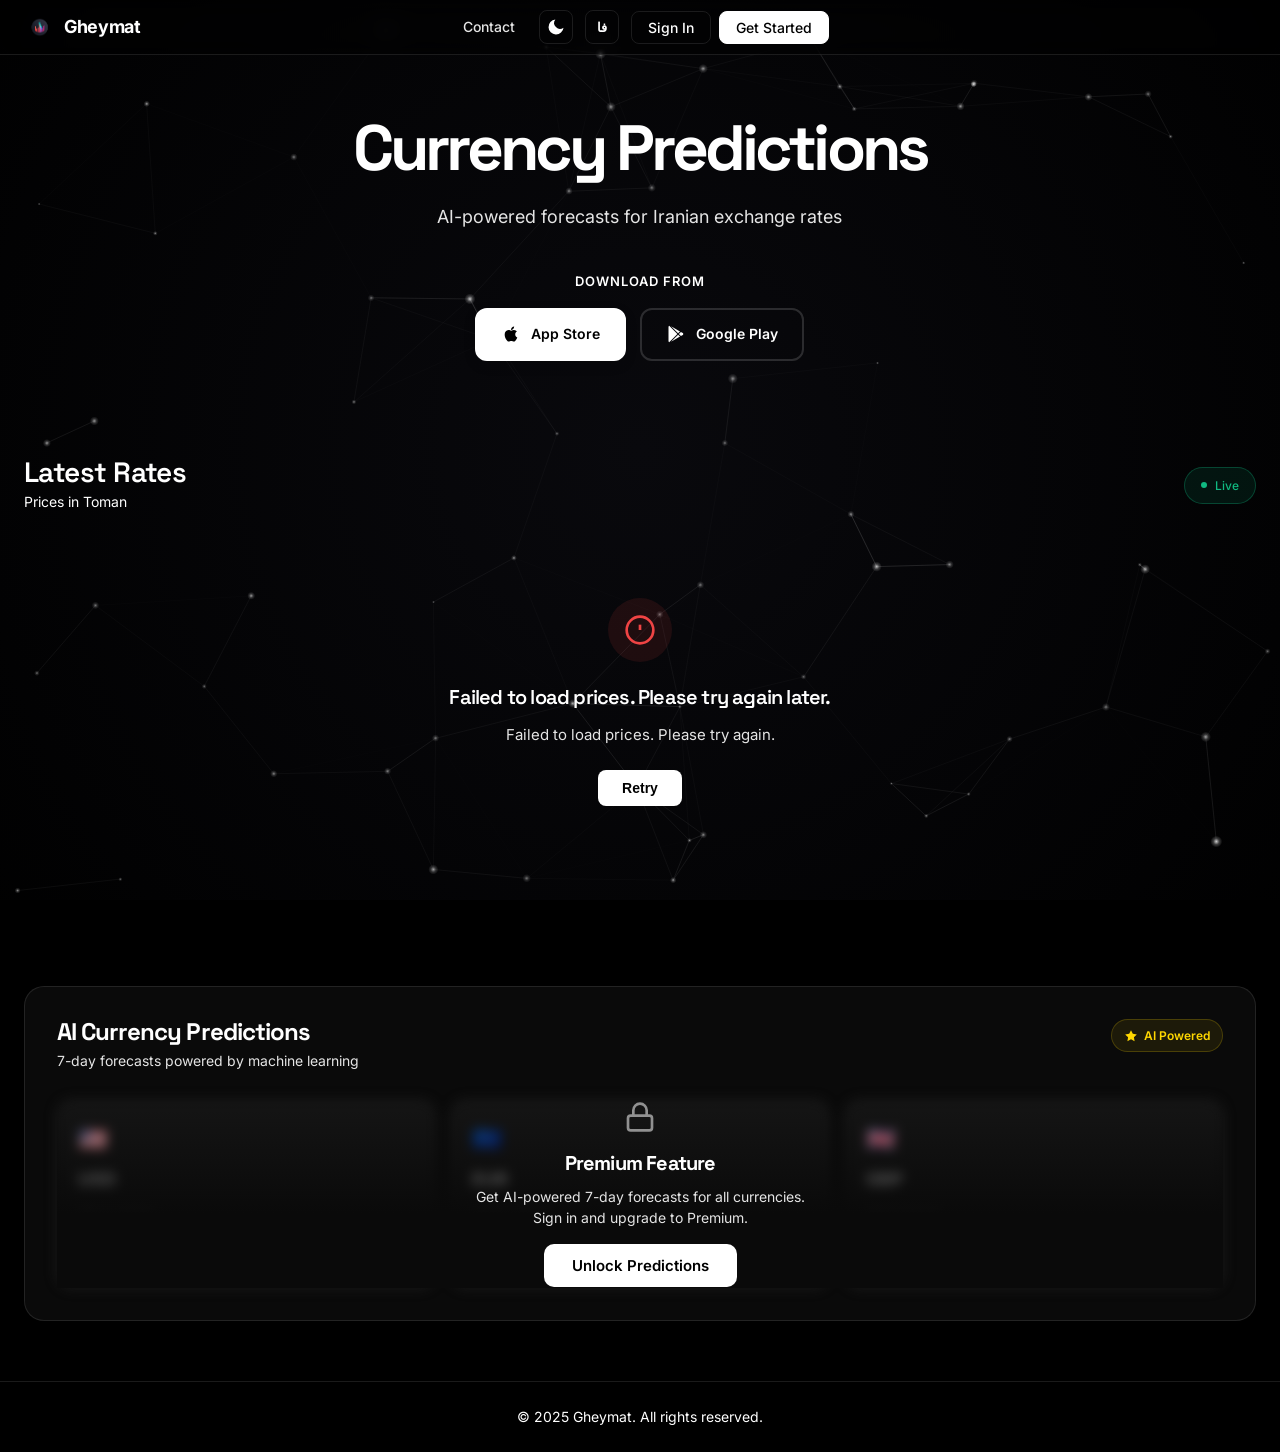
==== commit 25d97e4d: "Add currency detail modal: chart + AI prediction for premium, gate for free - Click any rate card to" ====
--- a/website/index.html
+++ b/website/index.html
@@ -210,6 +210,16 @@
         </div>
     </div>
 
+    <!-- Currency Detail Modal -->
+    <div class="cmodal-overlay" id="currencyModal" role="dialog" aria-modal="true" aria-labelledby="cmodalTitle" style="display:none">
+        <div class="cmodal-box">
+            <button class="cmodal-close" id="currencyModalClose" aria-label="Close">
+                <svg width="20" height="20" viewBox="0 0 24 24" fill="none" stroke="currentColor" stroke-width="2"><line x1="18" y1="6" x2="6" y2="18"></line><line x1="6" y1="6" x2="18" y2="18"></line></svg>
+            </button>
+            <div id="currencyModalContent"></div>
+        </div>
+    </div>
+
     <script src="script.js"></script>
 </body>
 </html>
--- a/website/styles.css
+++ b/website/styles.css
@@ -2778,3 +2778,451 @@
     color: var(--text-secondary);
     margin-bottom: 20px;
 }
+
+/* ============================================================
+   PRICE ALERTS
+   ============================================================ */
+
+.alerts-list {
+    display: flex;
+    flex-direction: column;
+    gap: 10px;
+    margin-bottom: 28px;
+}
+
+.alert-row {
+    display: flex;
+    align-items: center;
+    justify-content: space-between;
+    padding: 14px 18px;
+    border-radius: 10px;
+    background: var(--surface-color);
+    border: 1px solid var(--border-color);
+    transition: border-color 0.2s;
+}
+
+.alert-row:hover { border-color: var(--color-accent); }
+
+.alert-row.alert-triggered {
+    opacity: 0.55;
+}
+
+.alert-info {
+    display: flex;
+    align-items: center;
+    gap: 14px;
+}
+
+.alert-currency {
+    font-family: var(--font-mono);
+    font-weight: 600;
+    font-size: 15px;
+    color: var(--text-primary);
+    min-width: 40px;
+}
+
+.alert-dir {
+    font-size: 13px;
+    font-weight: 500;
+}
+
+.alert-price {
+    font-family: var(--font-mono);
+    font-size: 14px;
+    color: var(--text-secondary);
+}
+
+.alert-status {
+    display: flex;
+    align-items: center;
+    gap: 10px;
+}
+
+.alert-badge {
+    font-size: 11px;
+    font-weight: 600;
+    padding: 3px 9px;
+    border-radius: 20px;
+    text-transform: uppercase;
+    letter-spacing: 0.04em;
+}
+
+.alert-badge.active {
+    background: rgba(16, 185, 129, 0.15);
+    color: var(--color-positive);
+}
+
+.alert-badge.triggered {
+    background: var(--hover-overlay);
+    color: var(--text-muted);
+}
+
+.alert-del-btn {
+    background: none;
+    border: none;
+    cursor: pointer;
+    color: var(--text-muted);
+    font-size: 13px;
+    padding: 4px 6px;
+    border-radius: 4px;
+    transition: color 0.15s, background 0.15s;
+}
+
+.alert-del-btn:hover {
+    color: var(--color-negative);
+    background: rgba(239,68,68,0.1);
+}
+
+.alerts-form-wrap {
+    background: var(--surface-color);
+    border: 1px solid var(--border-color);
+    border-radius: 14px;
+    padding: 22px 24px;
+    margin-top: 8px;
+}
+
+.alerts-form-title {
+    font-size: 15px;
+    font-weight: 600;
+    color: var(--text-primary);
+    margin: 0 0 16px;
+}
+
+.alert-form-row {
+    display: flex;
+    gap: 14px;
+    align-items: flex-end;
+    flex-wrap: wrap;
+}
+
+.alert-form-row .predict-field {
+    flex: 1;
+    min-width: 130px;
+}
+
+.alerts-limit-note {
+    font-size: 12px;
+    color: var(--text-muted);
+    background: var(--hover-overlay);
+    border: 1px solid var(--border-color);
+    border-radius: 6px;
+    padding: 5px 12px;
+}
+
+/* ==========================================
+   Currency Detail Modal
+   ========================================== */
+
+.cmodal-overlay {
+    position: fixed;
+    inset: 0;
+    background: rgba(0, 0, 0, 0.75);
+    backdrop-filter: blur(6px);
+    -webkit-backdrop-filter: blur(6px);
+    z-index: 1000;
+    display: flex;
+    align-items: center;
+    justify-content: center;
+    padding: 16px;
+    animation: cmodal-fade-in 0.2s ease;
+}
+
+@keyframes cmodal-fade-in {
+    from { opacity: 0; }
+    to   { opacity: 1; }
+}
+
+.cmodal-box {
+    background: var(--bg-card-elevated);
+    border: 1px solid var(--border-color-elevated);
+    border-radius: var(--card-radius-lg);
+    width: 100%;
+    max-width: 520px;
+    max-height: 90vh;
+    overflow-y: auto;
+    position: relative;
+    box-shadow: var(--shadow-lg), 0 0 0 1px var(--border-color);
+    animation: cmodal-slide-up 0.22s ease;
+}
+
+@keyframes cmodal-slide-up {
+    from { transform: translateY(20px); opacity: 0; }
+    to   { transform: translateY(0);    opacity: 1; }
+}
+
+.cmodal-close {
+    position: absolute;
+    top: 16px;
+    right: 16px;
+    background: var(--hover-overlay);
+    border: 1px solid var(--border-color);
+    border-radius: 8px;
+    color: var(--text-primary);
+    cursor: pointer;
+    padding: 6px;
+    display: flex;
+    align-items: center;
+    justify-content: center;
+    z-index: 2;
+    transition: background 0.15s;
+}
+[dir="rtl"] .cmodal-close { right: auto; left: 16px; }
+
+.cmodal-close:hover { background: var(--border-color-elevated); }
+
+/* ---- Gate (non-premium) ---- */
+.cmodal-gate {
+    display: flex;
+    flex-direction: column;
+    align-items: center;
+    text-align: center;
+    padding: 48px 32px;
+    gap: 12px;
+}
+
+.cmodal-gate-icon {
+    width: 56px;
+    height: 56px;
+    border-radius: 50%;
+    background: var(--hover-overlay);
+    border: 1px solid var(--border-color);
+    display: flex;
+    align-items: center;
+    justify-content: center;
+    margin-bottom: 4px;
+    color: var(--text-secondary);
+}
+
+.cmodal-gate-title {
+    font-size: 1.25rem;
+    font-weight: 700;
+    color: var(--text-primary);
+}
+
+.cmodal-gate-desc {
+    font-size: 0.9rem;
+    color: var(--text-secondary);
+    line-height: 1.6;
+    max-width: 320px;
+}
+
+.cmodal-gate-btn {
+    margin-top: 8px;
+    background: var(--accent-primary);
+    color: var(--bg-primary);
+    border: none;
+    border-radius: 10px;
+    padding: 12px 28px;
+    font-size: 0.95rem;
+    font-weight: 600;
+    cursor: pointer;
+    transition: opacity 0.15s;
+}
+.cmodal-gate-btn:hover { opacity: 0.85; }
+
+/* ---- Premium modal content ---- */
+.cmodal-header {
+    padding: 28px 28px 0;
+    display: flex;
+    align-items: flex-start;
+    gap: 14px;
+}
+
+.cmodal-flag {
+    font-size: 2.4rem;
+    line-height: 1;
+    flex-shrink: 0;
+}
+
+.cmodal-title-block { flex: 1; }
+
+.cmodal-code {
+    font-size: 1.4rem;
+    font-weight: 700;
+    color: var(--text-primary);
+    line-height: 1.2;
+}
+
+.cmodal-name {
+    font-size: 0.85rem;
+    color: var(--text-secondary);
+    margin-top: 2px;
+}
+
+.cmodal-price-block {
+    text-align: right;
+}
+[dir="rtl"] .cmodal-price-block { text-align: left; }
+
+.cmodal-price {
+    font-size: 1.4rem;
+    font-weight: 700;
+    font-family: 'JetBrains Mono', monospace;
+    color: var(--text-primary);
+}
+
+.cmodal-change {
+    font-size: 0.85rem;
+    font-weight: 600;
+    margin-top: 2px;
+}
+.cmodal-change.positive { color: var(--color-positive); }
+.cmodal-change.negative { color: var(--color-negative); }
+
+/* ---- Chart ---- */
+.cmodal-chart-wrap {
+    padding: 20px 28px 0;
+}
+
+.cmodal-chart-label {
+    font-size: 0.75rem;
+    color: var(--text-secondary);
+    margin-bottom: 8px;
+    text-transform: uppercase;
+    letter-spacing: 0.05em;
+}
+
+.cmodal-chart {
+    width: 100%;
+    height: 110px;
+    border-radius: 10px;
+    overflow: hidden;
+    background: var(--hover-overlay);
+}
+
+.cmodal-chart svg {
+    display: block;
+    width: 100%;
+    height: 100%;
+}
+
+/* ---- Stats row ---- */
+.cmodal-stats {
+    display: grid;
+    grid-template-columns: repeat(4, 1fr);
+    gap: 1px;
+    background: var(--border-color);
+    margin: 20px 28px 0;
+    border-radius: 12px;
+    overflow: hidden;
+}
+
+.cmodal-stat {
+    background: var(--bg-card);
+    padding: 12px 10px;
+    display: flex;
+    flex-direction: column;
+    gap: 4px;
+}
+
+.cmodal-stat-label {
+    font-size: 0.7rem;
+    color: var(--text-secondary);
+    text-transform: uppercase;
+    letter-spacing: 0.05em;
+}
+
+.cmodal-stat-value {
+    font-size: 0.9rem;
+    font-weight: 600;
+    font-family: 'JetBrains Mono', monospace;
+    color: var(--text-primary);
+}
+
+/* ---- AI Prediction ---- */
+.cmodal-ai {
+    margin: 20px 28px 28px;
+    border: 1px solid var(--border-color);
+    border-radius: 12px;
+    overflow: hidden;
+}
+
+.cmodal-ai-header {
+    background: var(--hover-overlay);
+    padding: 12px 16px;
+    display: flex;
+    align-items: center;
+    gap: 8px;
+    border-bottom: 1px solid var(--border-color);
+    font-size: 0.8rem;
+    font-weight: 600;
+    text-transform: uppercase;
+    letter-spacing: 0.06em;
+    color: var(--text-secondary);
+}
+
+.cmodal-ai-body {
+    padding: 16px;
+}
+
+.cmodal-ai-loading {
+    text-align: center;
+    padding: 20px;
+    font-size: 0.9rem;
+    color: var(--text-secondary);
+}
+
+.cmodal-ai-row {
+    display: flex;
+    justify-content: space-between;
+    align-items: center;
+    padding: 6px 0;
+    border-bottom: 1px solid var(--border-color);
+    font-size: 0.88rem;
+}
+.cmodal-ai-row:last-child { border-bottom: none; }
+
+.cmodal-ai-row-label { color: var(--text-secondary); }
+.cmodal-ai-row-value { font-weight: 600; font-family: 'JetBrains Mono', monospace; }
+
+.cmodal-ai-trend {
+    display: inline-flex;
+    align-items: center;
+    gap: 4px;
+    padding: 3px 10px;
+    border-radius: 20px;
+    font-size: 0.82rem;
+    font-weight: 600;
+    font-family: inherit;
+}
+.cmodal-ai-trend.up   { background: var(--bg-positive); color: var(--color-positive); }
+.cmodal-ai-trend.down { background: var(--bg-negative);  color: var(--color-negative); }
+.cmodal-ai-trend.neutral { background: var(--hover-overlay); color: var(--text-secondary); }
+
+.cmodal-ai-confidence {
+    height: 4px;
+    background: var(--border-color);
+    border-radius: 2px;
+    margin-top: 12px;
+    overflow: hidden;
+}
+
+.cmodal-ai-confidence-bar {
+    height: 100%;
+    border-radius: 2px;
+    background: var(--accent-primary);
+    transition: width 0.6s ease;
+}
+
+.cmodal-ai-error {
+    font-size: 0.85rem;
+    color: var(--text-secondary);
+    text-align: center;
+    padding: 16px;
+}
+
+/* Make price cards clickable */
+.price-item {
+    cursor: pointer;
+}
+.price-item:hover {
+    border-color: var(--border-color-elevated);
+}
+
+@media (max-width: 480px) {
+    .cmodal-stats { grid-template-columns: repeat(2, 1fr); }
+    .cmodal-header { padding: 24px 20px 0; }
+    .cmodal-chart-wrap { padding: 16px 20px 0; }
+    .cmodal-stats { margin: 16px 20px 0; }
+    .cmodal-ai { margin: 16px 20px 20px; }
+}
